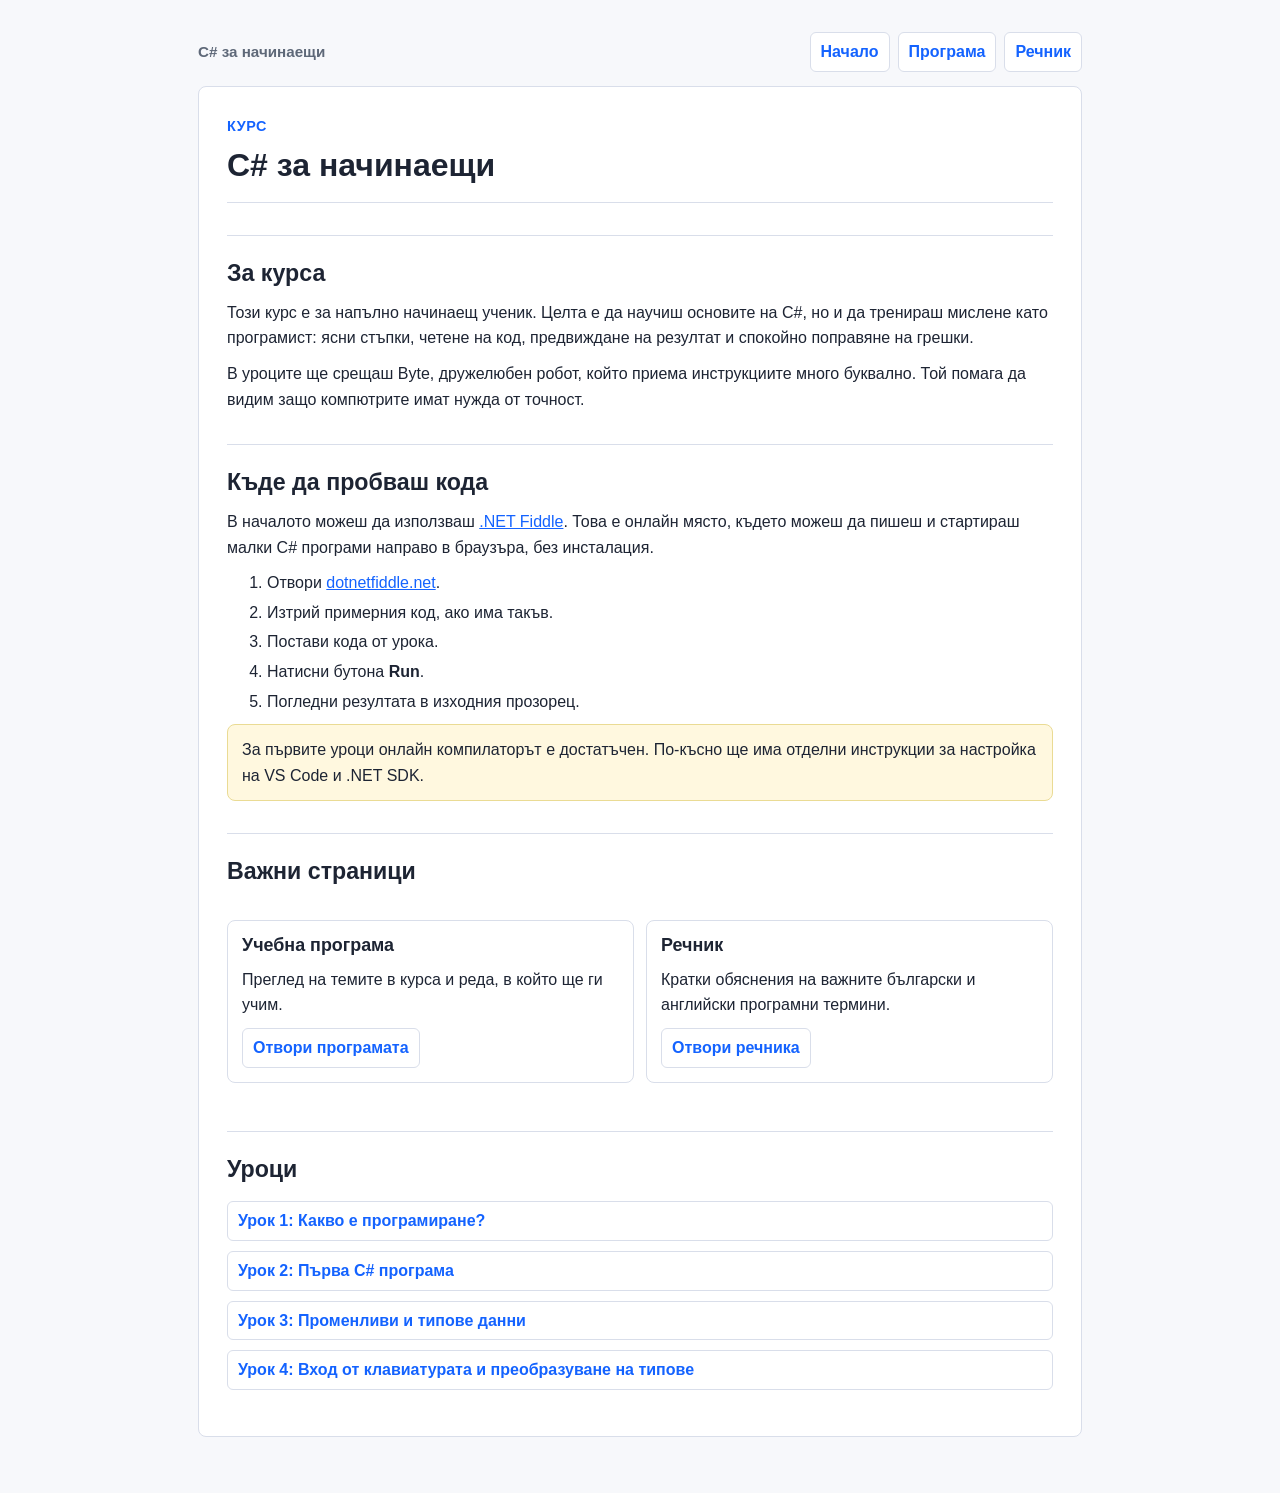
==== csharp-for-beginners/html/index.html @ 378cb529 "Add lessons on variables and data types; update curriculum and navigation" ====
<!doctype html>
<html lang="bg">
<head>
  <meta charset="utf-8">
  <meta name="viewport" content="width=device-width, initial-scale=1">
  <title>C# за начинаещи</title>
  <link rel="stylesheet" href="assets/course.css">
</head>
<body>
  <main class="page">
    <nav class="top-nav" aria-label="Основна навигация">
      <div class="top-nav-title">C# за начинаещи</div>
      <div class="top-nav-links">
        <a href="index.html">Начало</a>
        <a href="docs/curriculum.html">Програма</a>
        <a href="docs/glossary.html">Речник</a>
      </div>
    </nav>

    <article class="lesson">
      <header class="lesson-header">
        <div class="lesson-label">Курс</div>
        <h1>C# за начинаещи</h1>
      </header>

      <section>
        <h2>За курса</h2>
        <p>Този курс е за напълно начинаещ ученик. Целта е да научиш основите на C#, но и да тренираш мислене като програмист: ясни стъпки, четене на код, предвиждане на резултат и спокойно поправяне на грешки.</p>
        <p>В уроците ще срещаш Byte, дружелюбен робот, който приема инструкциите много буквално. Той помага да видим защо компютрите имат нужда от точност.</p>
      </section>

      <section>
        <h2>Къде да пробваш кода</h2>
        <p>В началото можеш да използваш <a href="https://dotnetfiddle.net/" target="_blank" rel="noopener">.NET Fiddle</a>. Това е онлайн място, където можеш да пишеш и стартираш малки C# програми направо в браузъра, без инсталация.</p>
        <ol>
          <li>Отвори <a href="https://dotnetfiddle.net/" target="_blank" rel="noopener">dotnetfiddle.net</a>.</li>
          <li>Изтрий примерния код, ако има такъв.</li>
          <li>Постави кода от урока.</li>
          <li>Натисни бутона <strong>Run</strong>.</li>
          <li>Погледни резултата в изходния прозорец.</li>
        </ol>
        <p class="note">За първите уроци онлайн компилаторът е достатъчен. По-късно ще има отделни инструкции за настройка на VS Code и .NET SDK.</p>
      </section>

      <section>
        <h2>Важни страници</h2>
        <div class="resource-grid">
          <div class="resource-card">
            <h3>Учебна програма</h3>
            <p>Преглед на темите в курса и реда, в който ще ги учим.</p>
            <a class="lesson-link" href="docs/curriculum.html">Отвори програмата</a>
          </div>
          <div class="resource-card">
            <h3>Речник</h3>
            <p>Кратки обяснения на важните български и английски програмни термини.</p>
            <a class="lesson-link" href="docs/glossary.html">Отвори речника</a>
          </div>
        </div>
      </section>

      <section>
        <h2>Уроци</h2>
        <div class="lesson-list">
          <a class="lesson-link" href="lessons/lesson-01.html">Урок 1: Какво е програмиране?</a>
          <a class="lesson-link" href="lessons/lesson-02.html">Урок 2: Първа C# програма</a>
          <a class="lesson-link" href="lessons/lesson-03.html">Урок 3: Променливи и типове данни</a>
          <a class="lesson-link" href="lessons/lesson-04.html">Урок 4: Вход от клавиатурата и преобразуване на типове</a>
        </div>
      </section>
    </article>
  </main>
</body>
</html>
---- csharp-for-beginners/html/assets/course.css ----
* {
  box-sizing: border-box;
}

:root {
  color-scheme: light;
  --bg: #f7f8fb;
  --paper: #ffffff;
  --text: #1d2433;
  --muted: #5e6878;
  --line: #d9deea;
  --accent: #1463ff;
  --accent-soft: #e9f0ff;
  --code-bg: #111827;
  --code-text: #eef2ff;
  --note-bg: #fff8df;
}

body {
  margin: 0;
  background: var(--bg);
  color: var(--text);
  font-family: Arial, Helvetica, sans-serif;
  line-height: 1.6;
}

a {
  color: var(--accent);
}

.page {
  max-width: 920px;
  margin: 0 auto;
  padding: 32px 18px 56px;
}

.top-nav {
  align-items: center;
  display: flex;
  flex-wrap: wrap;
  gap: 8px;
  justify-content: space-between;
  margin-bottom: 14px;
}

.top-nav-title {
  color: var(--muted);
  font-size: 0.95rem;
  font-weight: 700;
}

.top-nav-links {
  display: flex;
  flex-wrap: wrap;
  gap: 8px;
}

.top-nav a,
.lesson-link {
  background: var(--paper);
  border: 1px solid var(--line);
  border-radius: 6px;
  color: var(--accent);
  display: inline-flex;
  font-weight: 700;
  padding: 6px 10px;
  text-decoration: none;
}

.top-nav a:hover,
.lesson-link:hover {
  background: var(--accent-soft);
}

.lesson {
  background: var(--paper);
  border: 1px solid var(--line);
  border-radius: 8px;
  padding: 28px;
}

.lesson-header {
  border-bottom: 1px solid var(--line);
  margin-bottom: 28px;
  padding-bottom: 18px;
}

.lesson-label {
  color: var(--accent);
  font-size: 0.9rem;
  font-weight: 700;
  letter-spacing: 0.04em;
  text-transform: uppercase;
}

h1,
h2,
h3 {
  line-height: 1.2;
}

h1 {
  font-size: 2rem;
  margin: 8px 0 0;
}

h2 {
  border-top: 1px solid var(--line);
  font-size: 1.45rem;
  margin: 32px 0 12px;
  padding-top: 24px;
}

h3 {
  font-size: 1.12rem;
  margin: 22px 0 8px;
}

p,
ul,
ol {
  margin: 10px 0;
}

li + li {
  margin-top: 4px;
}

blockquote {
  background: var(--accent-soft);
  border-left: 4px solid var(--accent);
  margin: 16px 0;
  padding: 10px 14px;
}

pre {
  background: var(--code-bg);
  border-radius: 8px;
  color: var(--code-text);
  overflow-x: auto;
  padding: 14px 16px;
}

code {
  font-family: Consolas, Monaco, "Courier New", monospace;
  font-size: 0.95em;
}

p code,
li code,
td code {
  background: #eef1f7;
  border: 1px solid #d8deea;
  border-radius: 4px;
  color: #172033;
  padding: 1px 5px;
}

table {
  border-collapse: collapse;
  margin: 16px 0;
  width: 100%;
}

th,
td {
  border: 1px solid var(--line);
  padding: 8px 10px;
  text-align: left;
}

th {
  background: #f0f3f9;
}

.note {
  background: var(--note-bg);
  border: 1px solid #eadb94;
  border-radius: 8px;
  padding: 12px 14px;
}

.resource-grid {
  display: grid;
  gap: 12px;
  grid-template-columns: repeat(auto-fit, minmax(220px, 1fr));
  margin: 18px 0;
}

.resource-card,
.practice-block,
.difficulty {
  border: 1px solid var(--line);
  border-radius: 8px;
  margin: 16px 0;
  padding: 14px;
}

.resource-card h3 {
  margin-top: 0;
}

.difficulty {
  background: #f6f8fc;
}

.lesson-list {
  display: grid;
  gap: 10px;
  margin: 18px 0;
}

.footer-nav {
  border-top: 1px solid var(--line);
  color: var(--muted);
  margin-top: 32px;
  padding-top: 18px;
}

@media (max-width: 680px) {
  .page {
    padding: 14px 10px 36px;
  }

  .lesson {
    padding: 18px;
  }

  .top-nav {
    align-items: flex-start;
    flex-direction: column;
  }

  h1 {
    font-size: 1.55rem;
  }

  h2 {
    font-size: 1.25rem;
  }
}
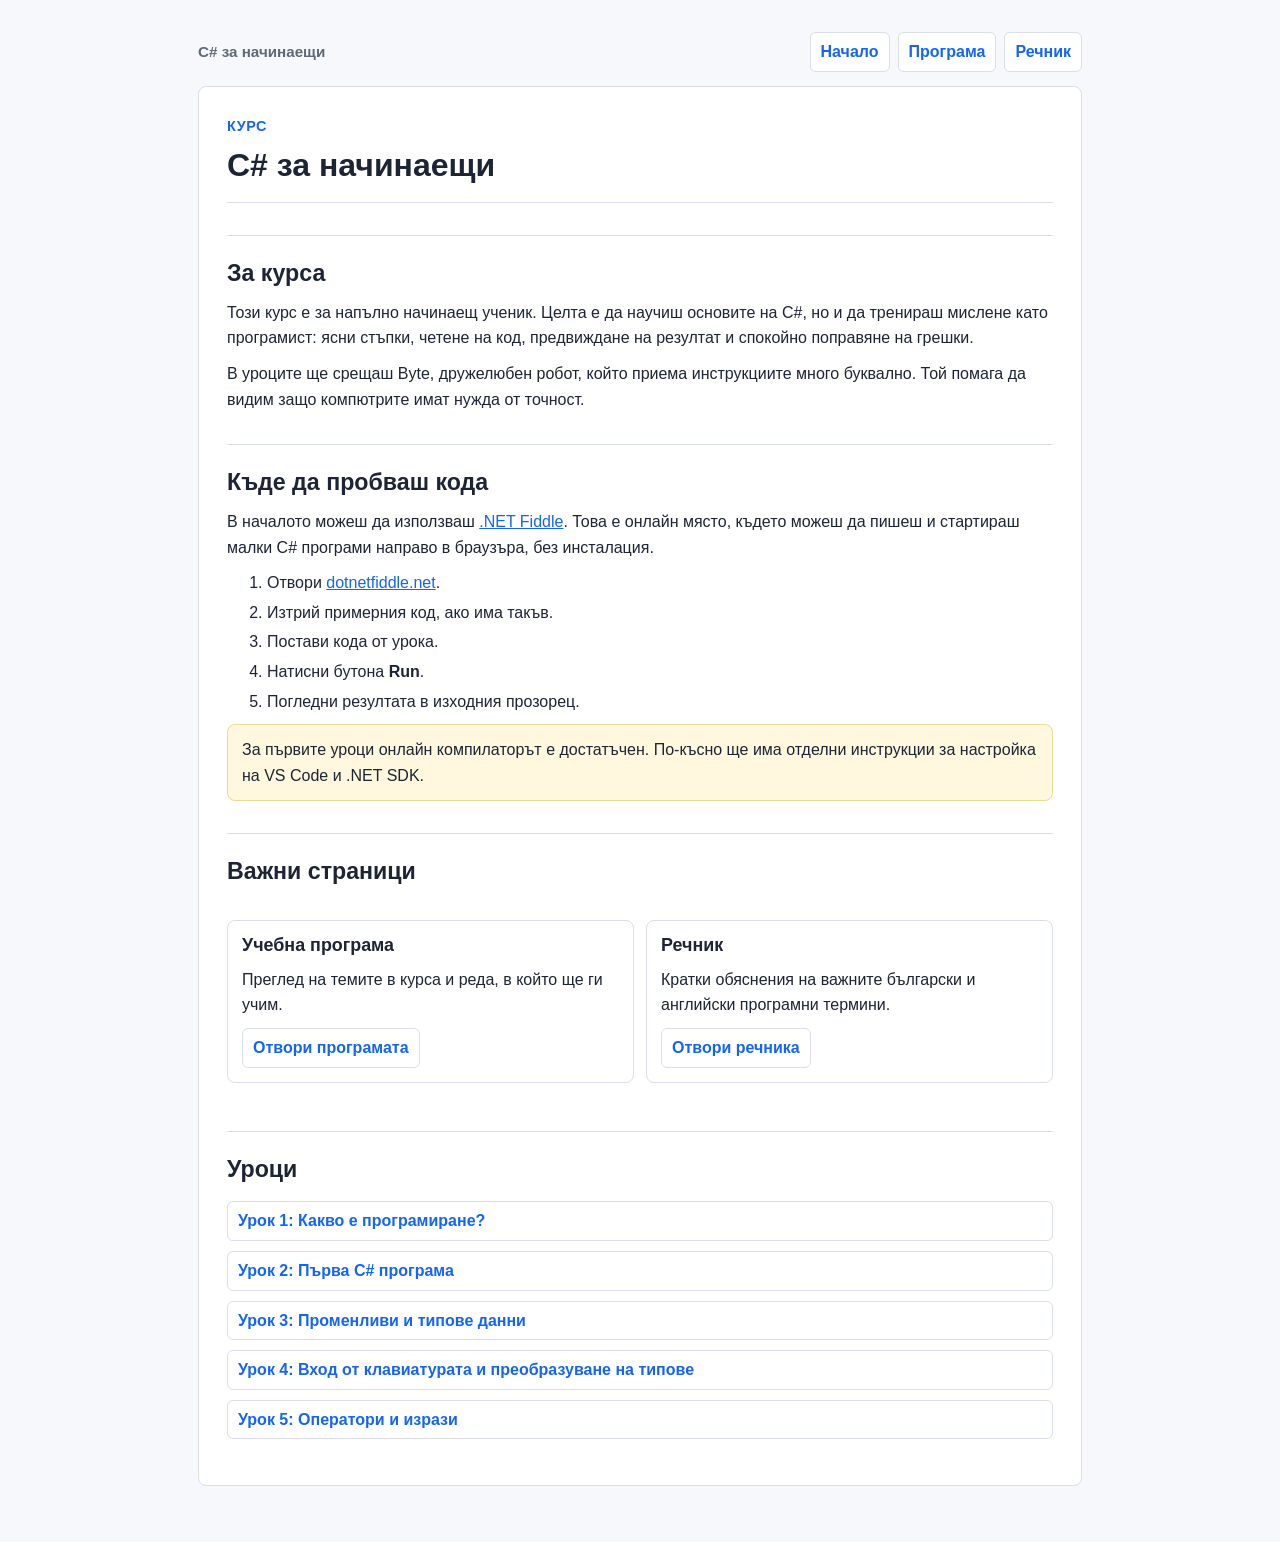
==== commit 3e65ca01: "Add lesson 5: operators and expressions Co-Authored-By: Claude Opus 5.5 <noreply@anthropic.com>" ====
--- a/csharp-for-beginners/html/index.html
+++ b/csharp-for-beginners/html/index.html
@@ -3,8 +3,48 @@
 <head>
   <meta charset="utf-8">
   <meta name="viewport" content="width=device-width, initial-scale=1">
+  <meta http-equiv="Cache-Control" content="no-store, no-cache, must-revalidate, max-age=0">
+  <meta http-equiv="Pragma" content="no-cache">
+  <meta http-equiv="Expires" content="0">
   <title>C# за начинаещи</title>
   <link rel="stylesheet" href="assets/course.css">
+  <script>
+    (function () {
+      var version = Date.now().toString();
+
+      function versionedUrl(href) {
+        try {
+          var url = new URL(href, window.location.href);
+          if (url.origin !== window.location.origin) {
+            return href;
+          }
+          url.searchParams.set("v", version);
+          return url.href;
+        } catch (error) {
+          return href;
+        }
+      }
+
+      function applyCacheBusting() {
+        document.querySelectorAll("link[rel=\"stylesheet\"][href]").forEach(function (link) {
+          link.setAttribute("href", versionedUrl(link.getAttribute("href")));
+        });
+
+        document.querySelectorAll("a[href]").forEach(function (link) {
+          var href = link.getAttribute("href");
+          if (/\.html(?:$|[?#])/.test(href)) {
+            link.setAttribute("href", versionedUrl(href));
+          }
+        });
+      }
+
+      if (document.readyState === "loading") {
+        document.addEventListener("DOMContentLoaded", applyCacheBusting);
+      } else {
+        applyCacheBusting();
+      }
+    }());
+  </script>
 </head>
 <body>
   <main class="page">
@@ -65,6 +105,7 @@
           <a class="lesson-link" href="lessons/lesson-02.html">Урок 2: Първа C# програма</a>
           <a class="lesson-link" href="lessons/lesson-03.html">Урок 3: Променливи и типове данни</a>
           <a class="lesson-link" href="lessons/lesson-04.html">Урок 4: Вход от клавиатурата и преобразуване на типове</a>
+          <a class="lesson-link" href="lessons/lesson-05.html">Урок 5: Оператори и изрази</a>
         </div>
       </section>
     </article>
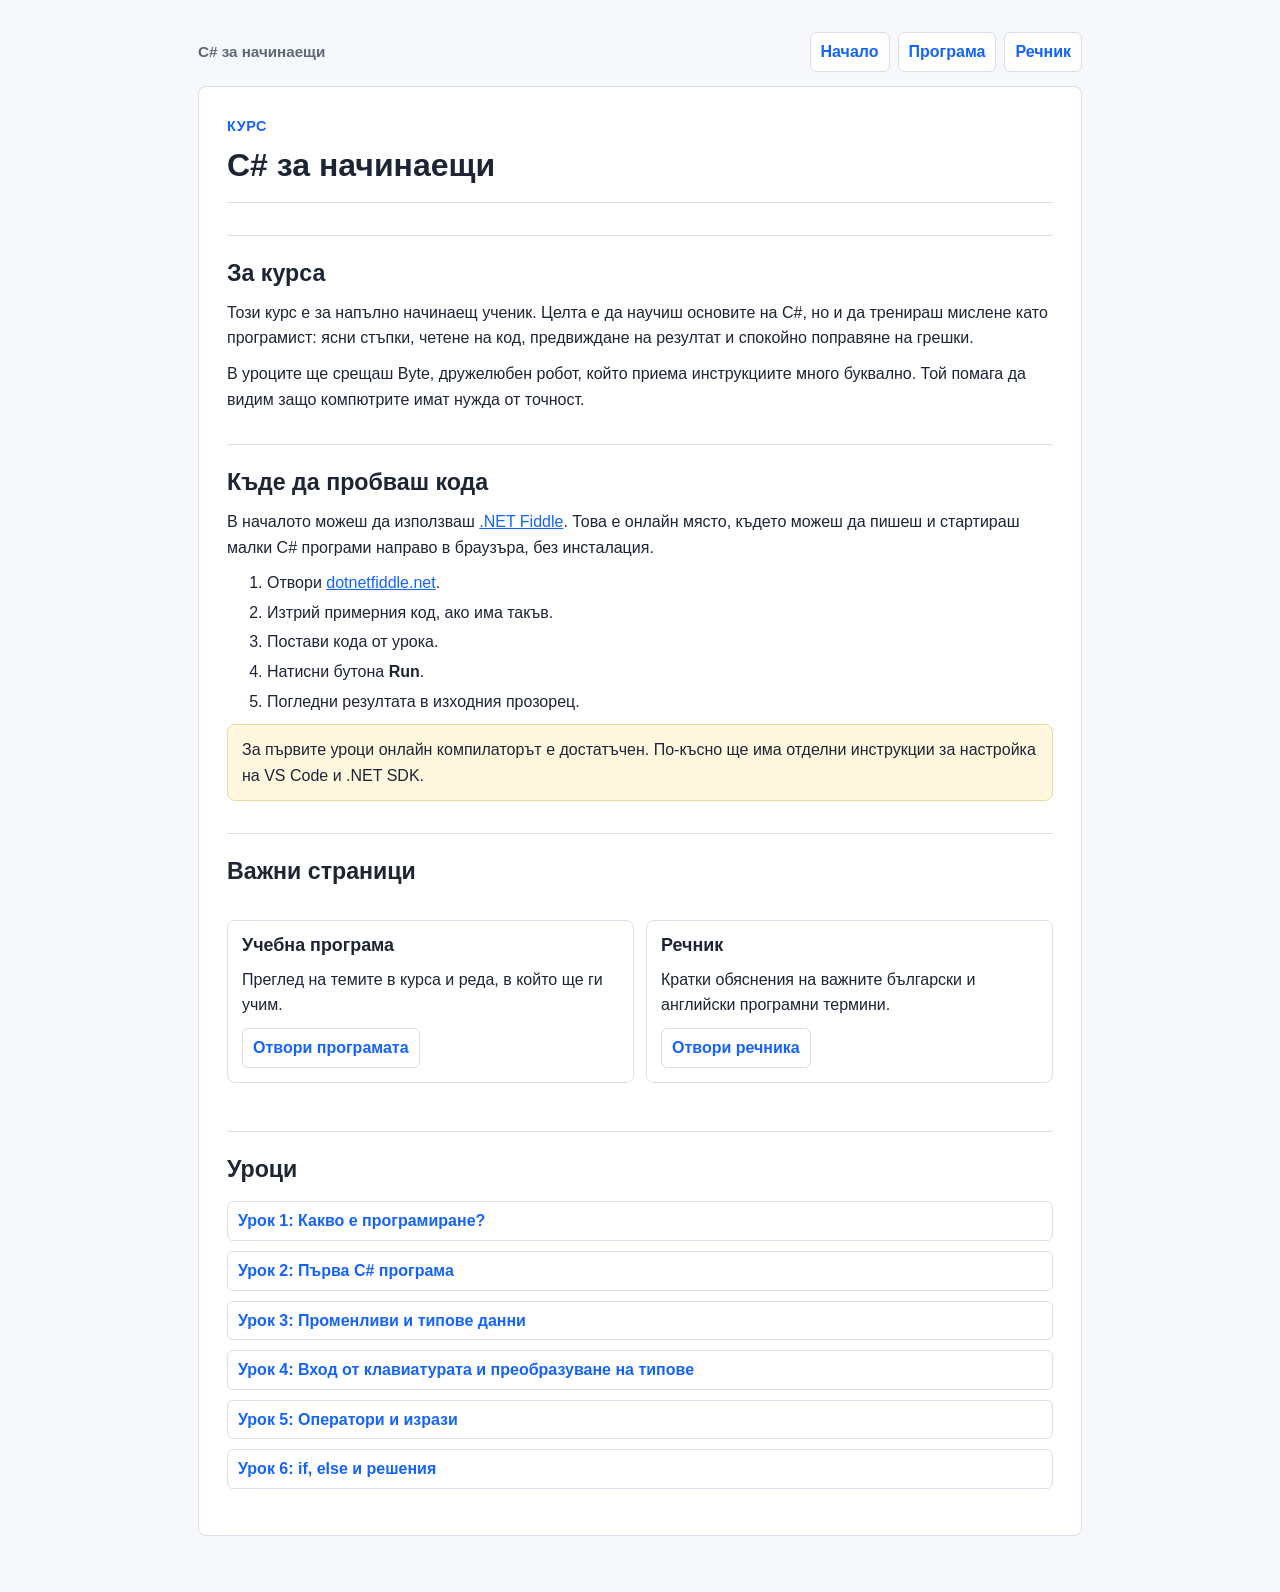
==== commit a50786bb: "Add lesson 6: if, else and decisions Co-Authored-By: Claude Opus 5.5 <noreply@anthropic.com>" ====
--- a/csharp-for-beginners/html/index.html
+++ b/csharp-for-beginners/html/index.html
@@ -106,6 +106,7 @@
           <a class="lesson-link" href="lessons/lesson-03.html">Урок 3: Променливи и типове данни</a>
           <a class="lesson-link" href="lessons/lesson-04.html">Урок 4: Вход от клавиатурата и преобразуване на типове</a>
           <a class="lesson-link" href="lessons/lesson-05.html">Урок 5: Оператори и изрази</a>
+          <a class="lesson-link" href="lessons/lesson-06.html">Урок 6: if, else и решения</a>
         </div>
       </section>
     </article>
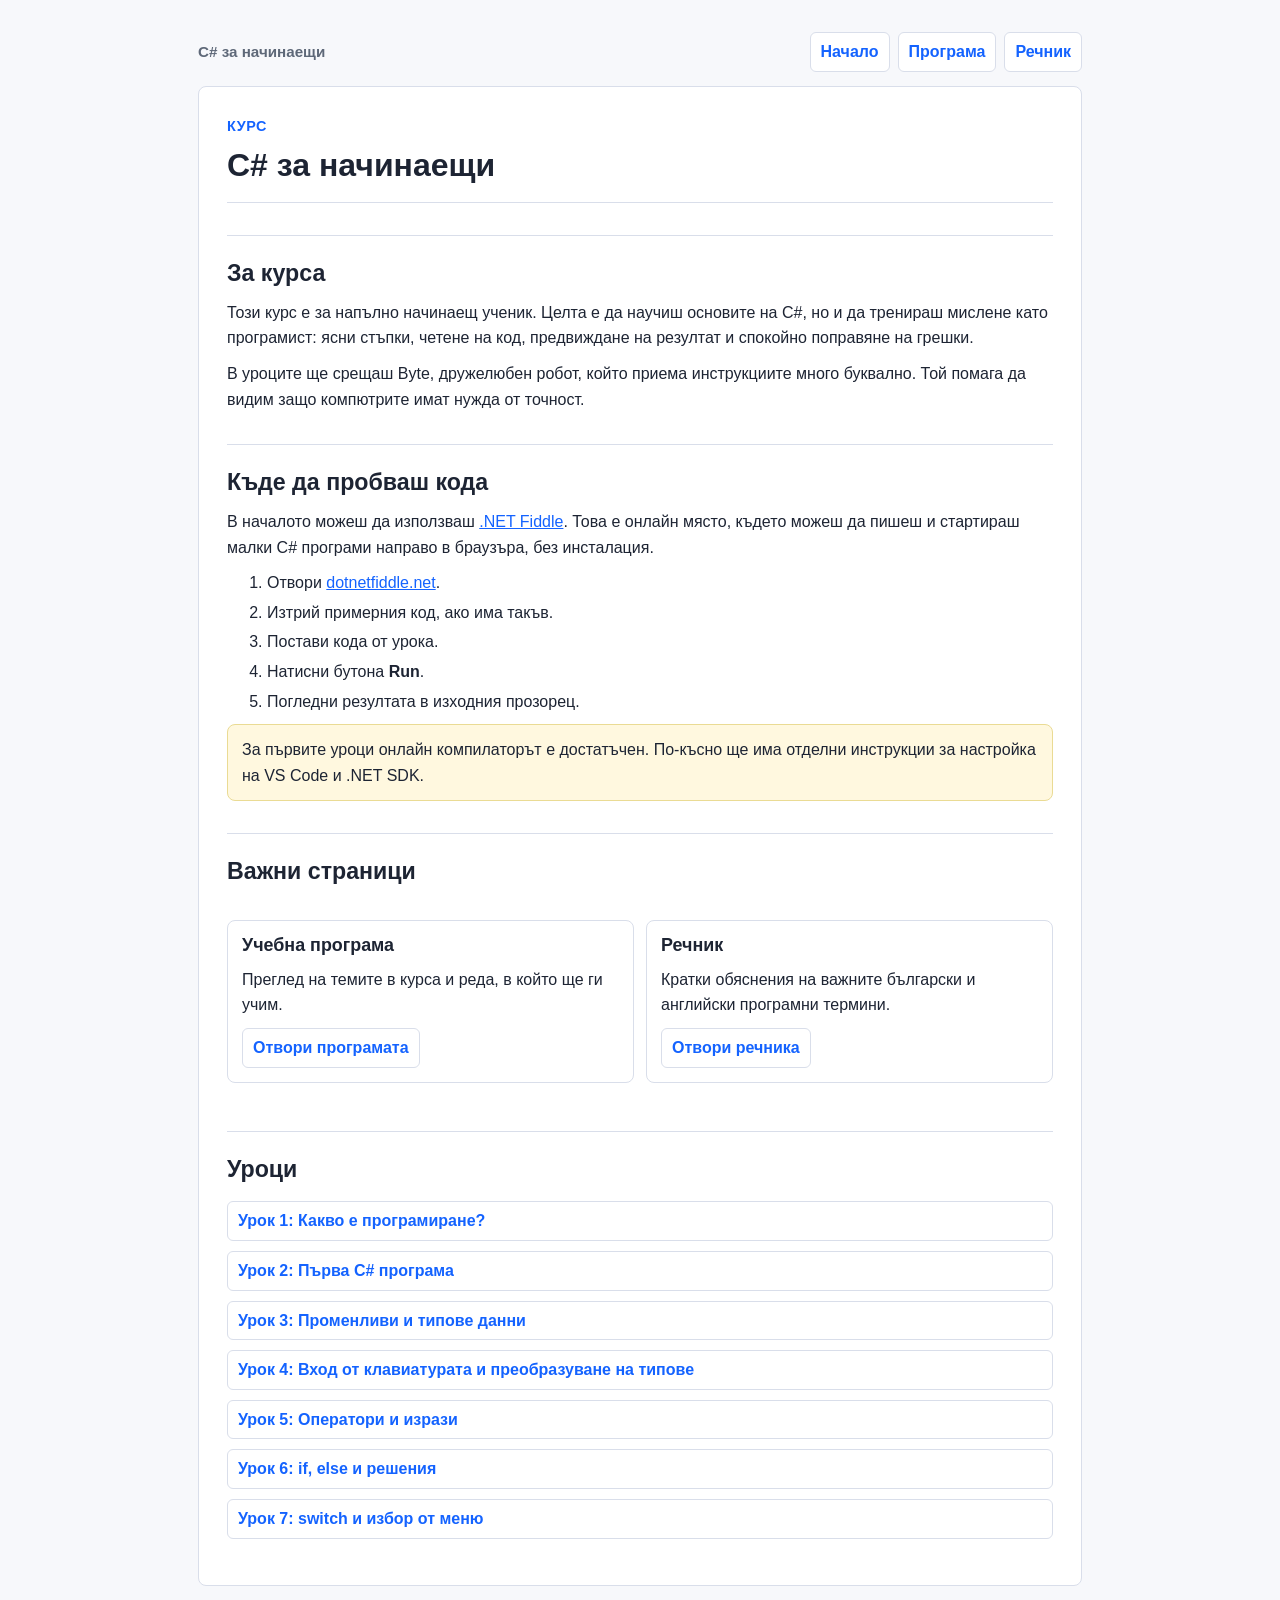
==== commit 04a3241e: "Add lesson 7: switch and menus Co-Authored-By: Claude Opus 5.5 <noreply@anthropic.com>" ====
--- a/csharp-for-beginners/html/index.html
+++ b/csharp-for-beginners/html/index.html
@@ -107,6 +107,7 @@
           <a class="lesson-link" href="lessons/lesson-04.html">Урок 4: Вход от клавиатурата и преобразуване на типове</a>
           <a class="lesson-link" href="lessons/lesson-05.html">Урок 5: Оператори и изрази</a>
           <a class="lesson-link" href="lessons/lesson-06.html">Урок 6: if, else и решения</a>
+          <a class="lesson-link" href="lessons/lesson-07.html">Урок 7: switch и избор от меню</a>
         </div>
       </section>
     </article>
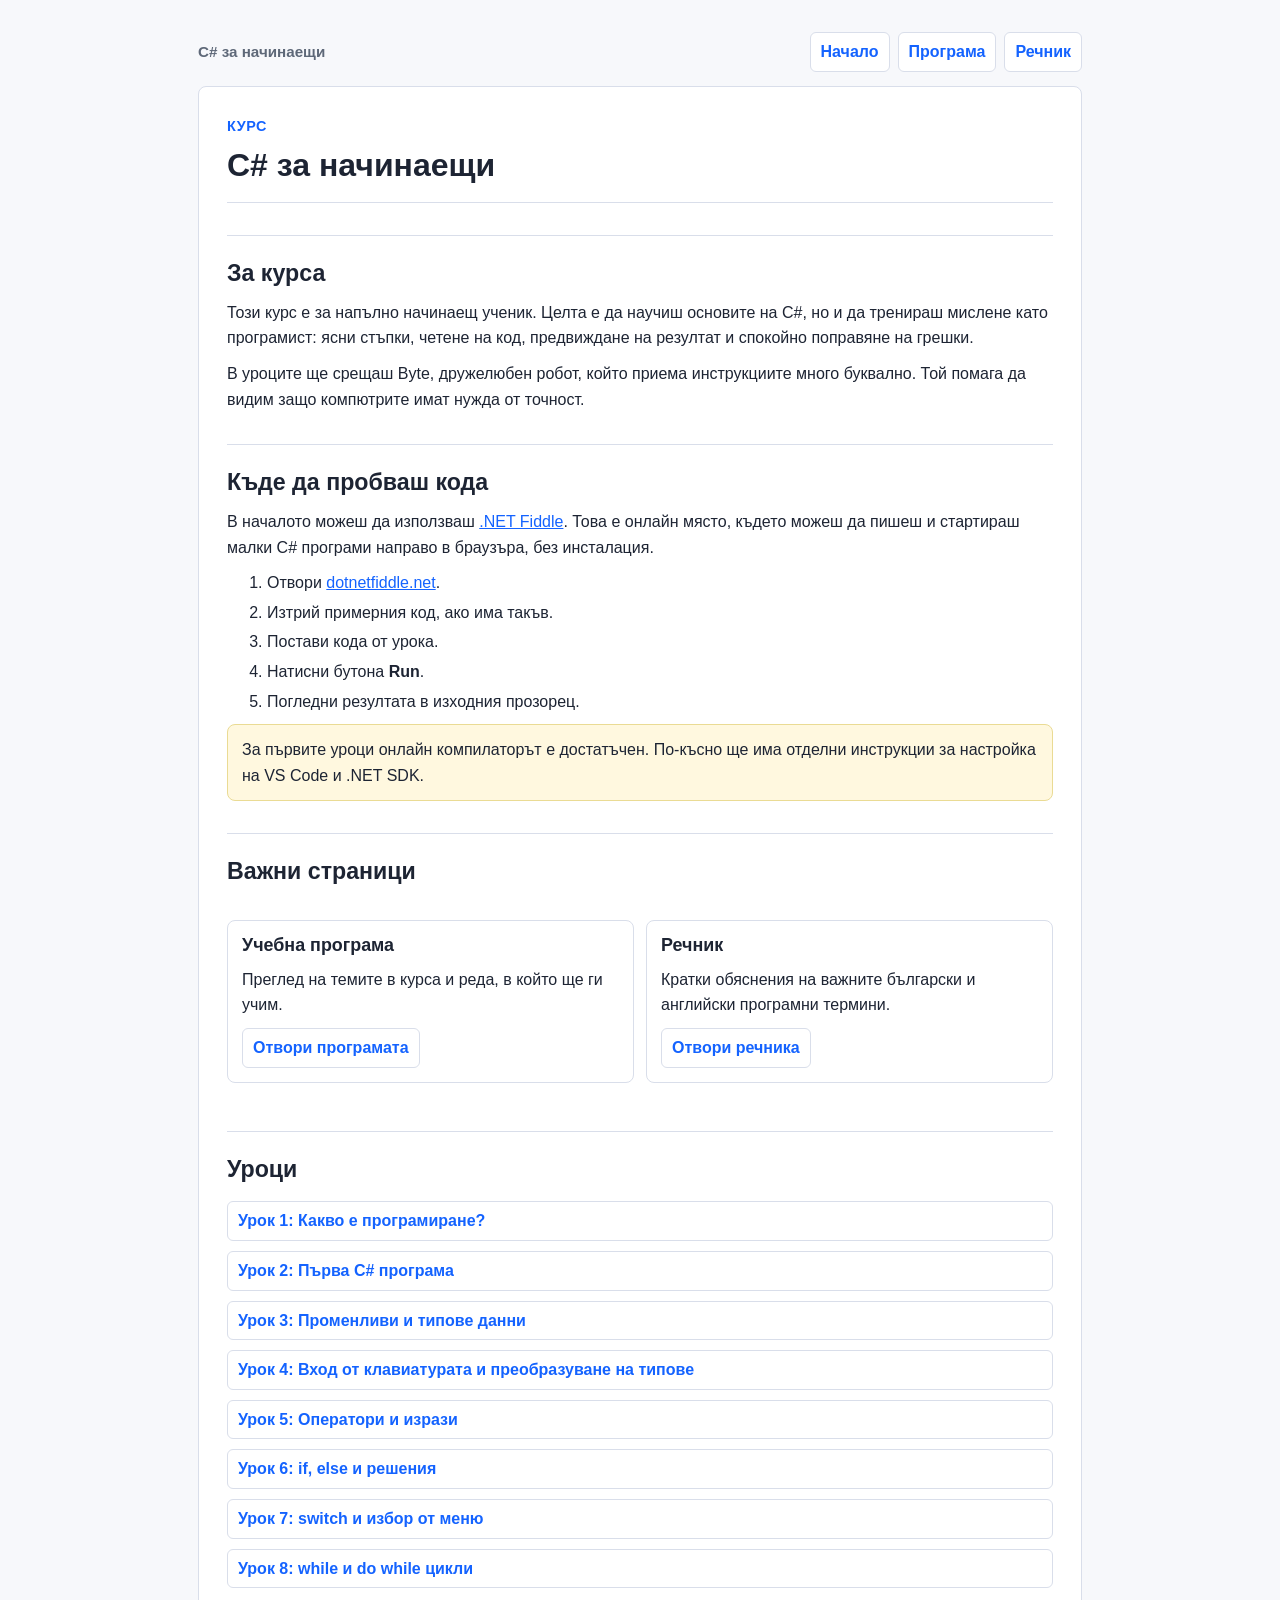
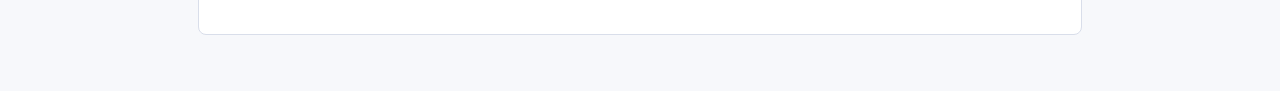
==== commit ababbfaa: "Add lesson 8: while and do while loops Co-Authored-By: Claude Opus 5.5 <noreply@anthropic.com>" ====
--- a/csharp-for-beginners/html/index.html
+++ b/csharp-for-beginners/html/index.html
@@ -108,6 +108,7 @@
           <a class="lesson-link" href="lessons/lesson-05.html">Урок 5: Оператори и изрази</a>
           <a class="lesson-link" href="lessons/lesson-06.html">Урок 6: if, else и решения</a>
           <a class="lesson-link" href="lessons/lesson-07.html">Урок 7: switch и избор от меню</a>
+          <a class="lesson-link" href="lessons/lesson-08.html">Урок 8: while и do while цикли</a>
         </div>
       </section>
     </article>
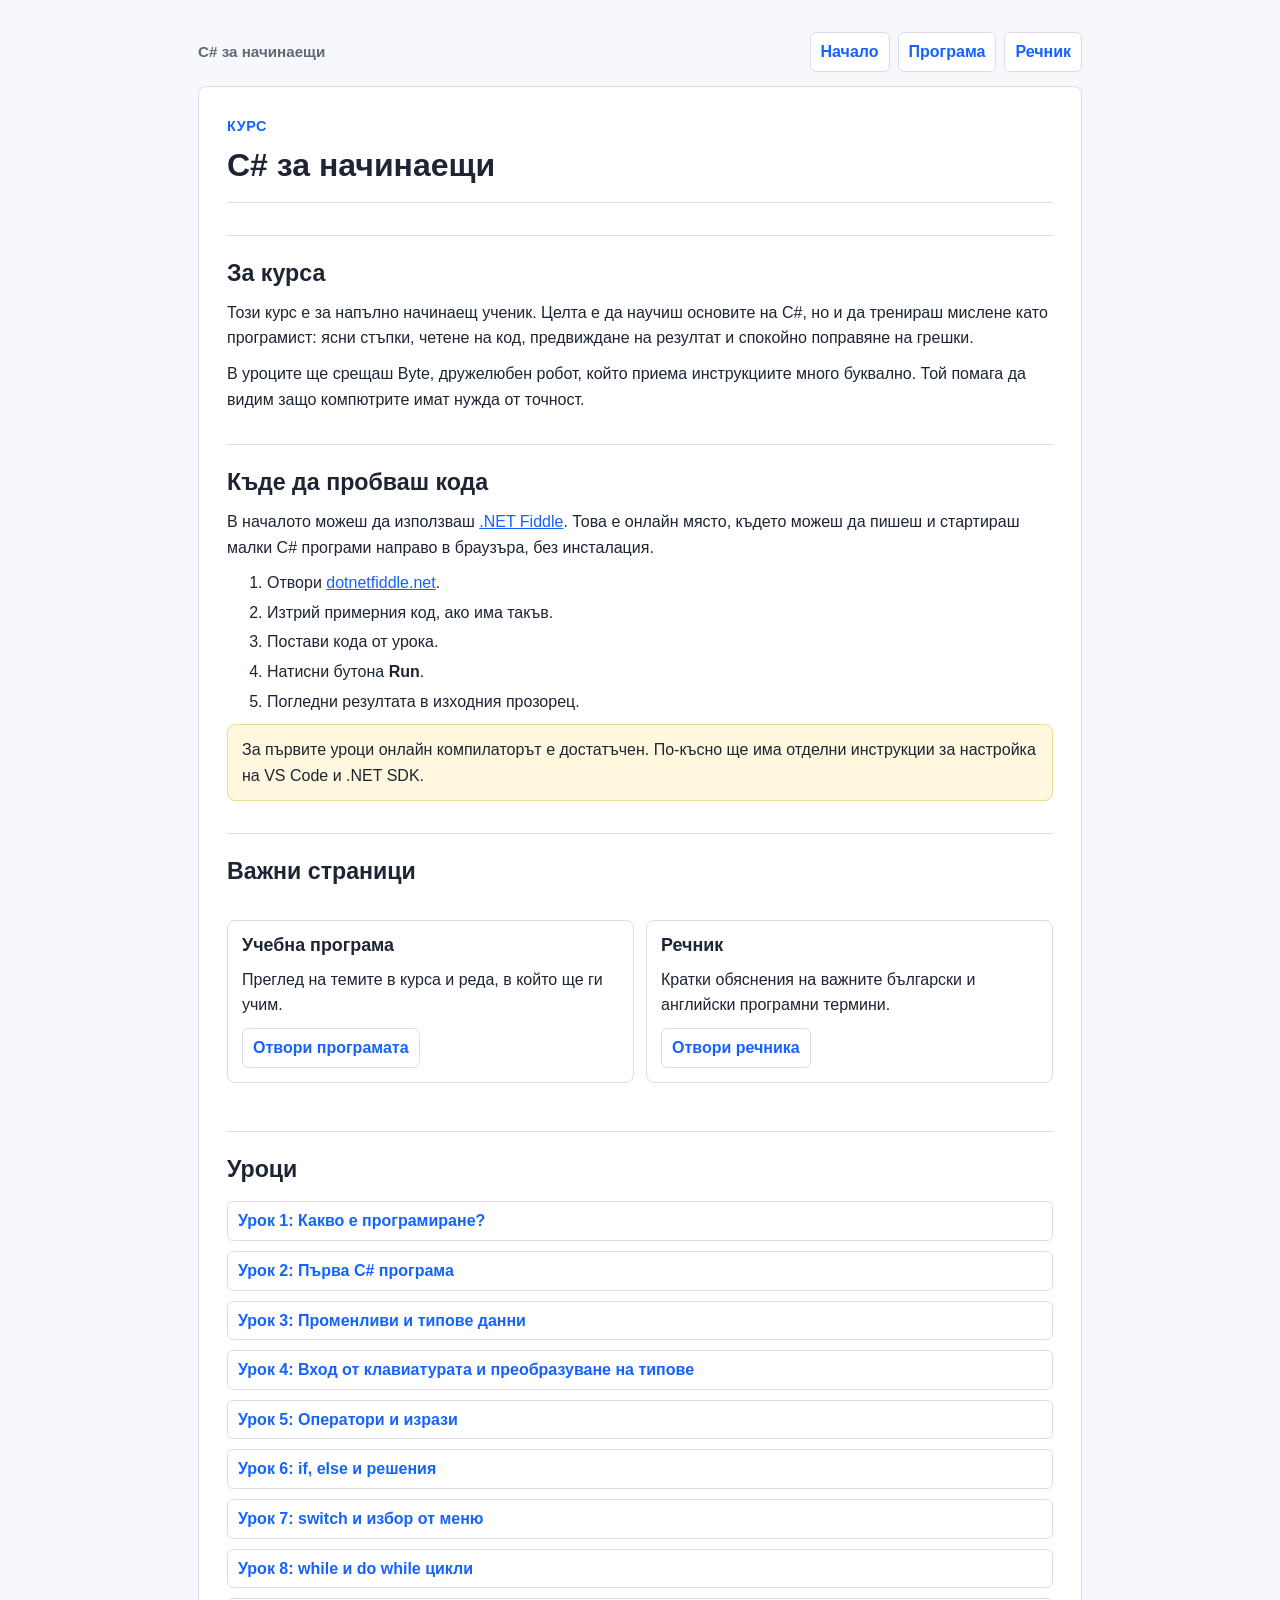
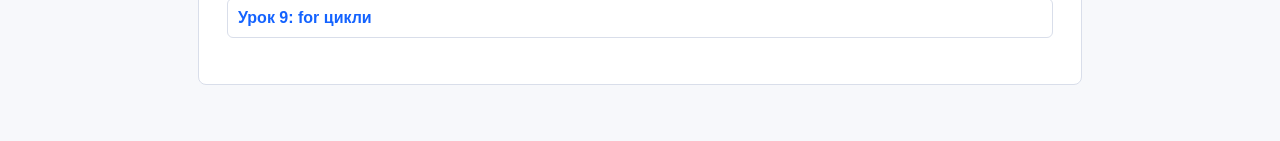
==== commit 8d17d9ba: "Add lesson 9: for loops Co-Authored-By: Claude Opus 5.5 <noreply@anthropic.com>" ====
--- a/csharp-for-beginners/html/index.html
+++ b/csharp-for-beginners/html/index.html
@@ -109,6 +109,7 @@
           <a class="lesson-link" href="lessons/lesson-06.html">Урок 6: if, else и решения</a>
           <a class="lesson-link" href="lessons/lesson-07.html">Урок 7: switch и избор от меню</a>
           <a class="lesson-link" href="lessons/lesson-08.html">Урок 8: while и do while цикли</a>
+          <a class="lesson-link" href="lessons/lesson-09.html">Урок 9: for цикли</a>
         </div>
       </section>
     </article>
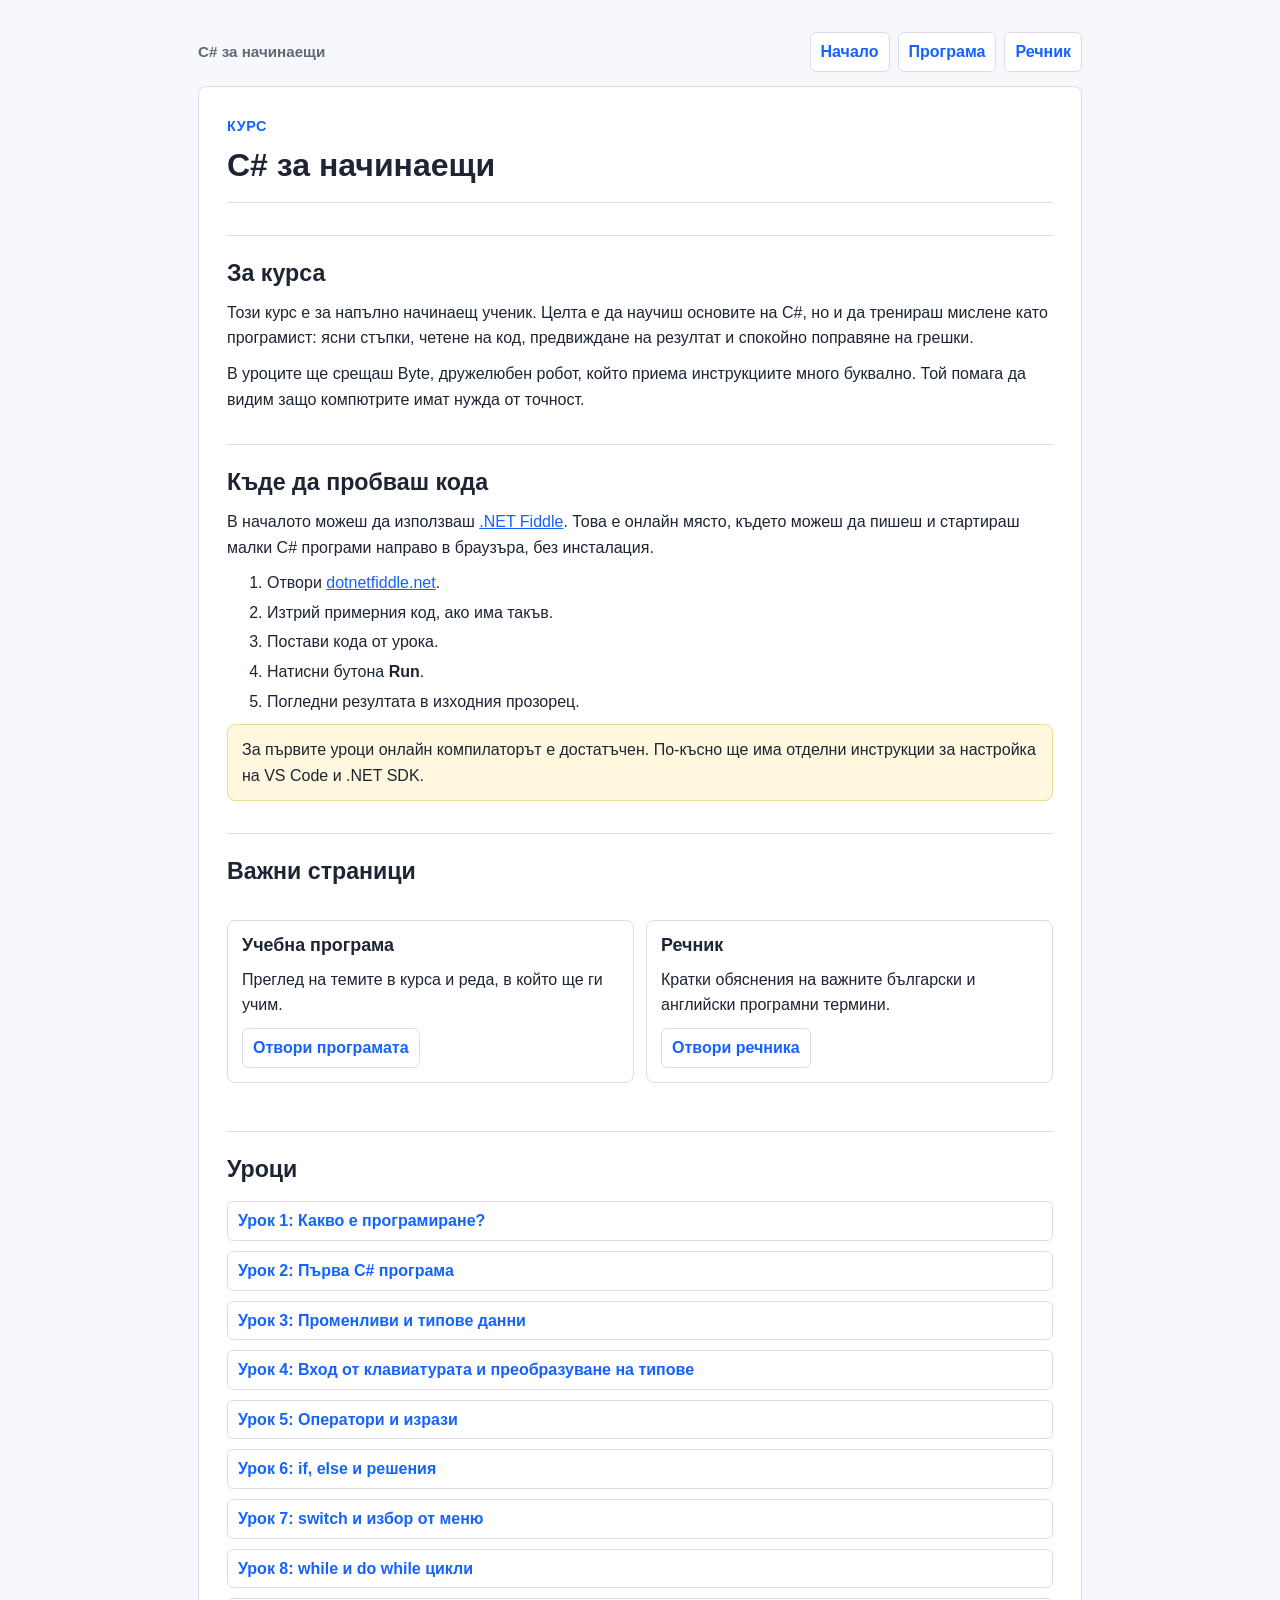
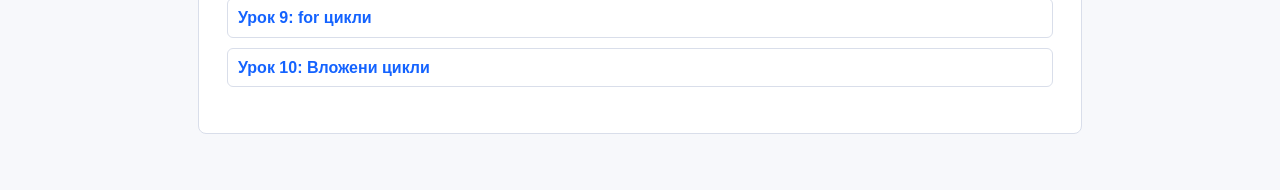
==== commit e6ce70dd: "Add lesson 10: nested loops Co-Authored-By: Claude Opus 5.5 <noreply@anthropic.com>" ====
--- a/csharp-for-beginners/html/index.html
+++ b/csharp-for-beginners/html/index.html
@@ -110,6 +110,7 @@
           <a class="lesson-link" href="lessons/lesson-07.html">Урок 7: switch и избор от меню</a>
           <a class="lesson-link" href="lessons/lesson-08.html">Урок 8: while и do while цикли</a>
           <a class="lesson-link" href="lessons/lesson-09.html">Урок 9: for цикли</a>
+          <a class="lesson-link" href="lessons/lesson-10.html">Урок 10: Вложени цикли</a>
         </div>
       </section>
     </article>
